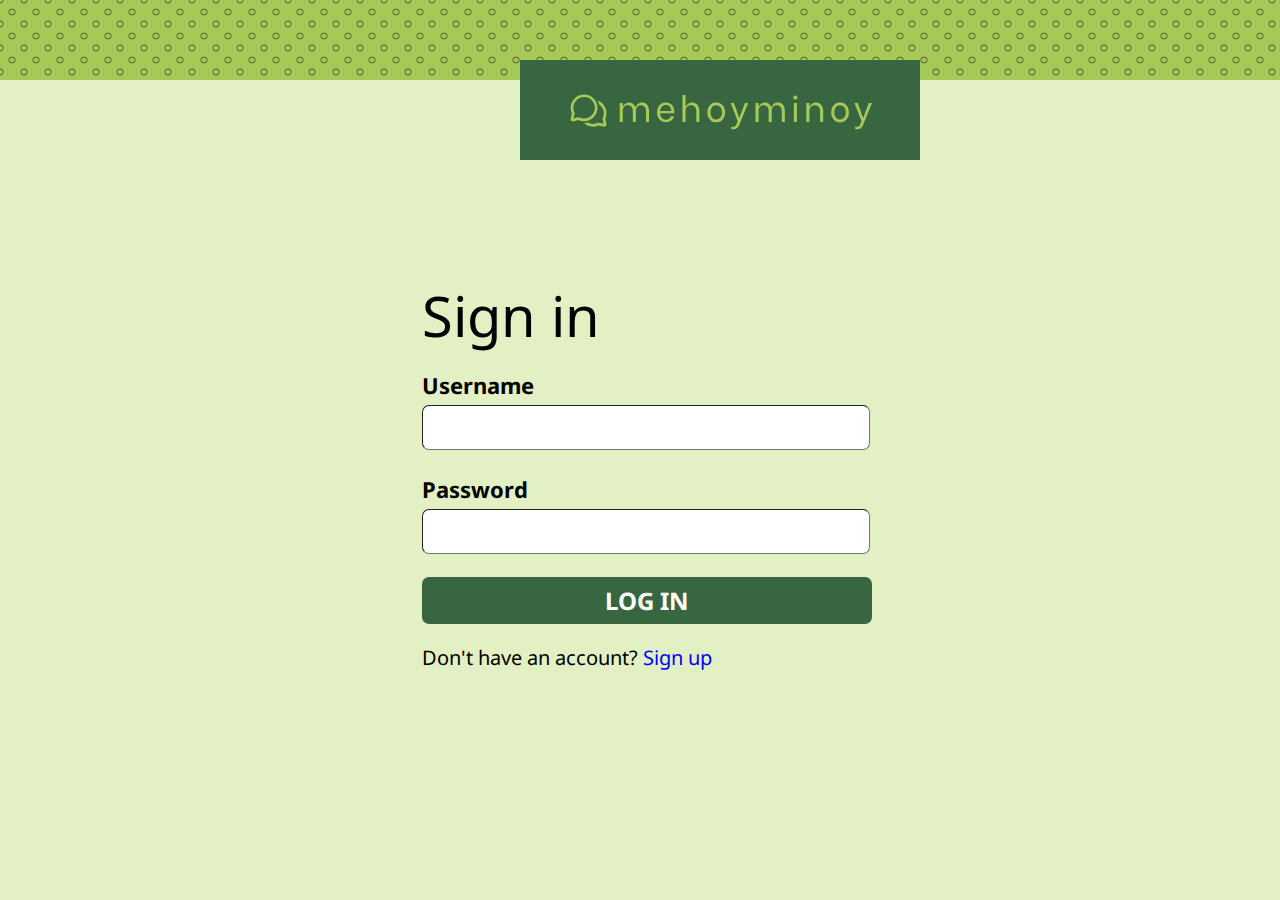
==== index.html @ bf54a581 "Intialized homepage" ====
<!DOCTYPE html>
<html lang="en">
  <head>
    <meta charset="UTF-8">
    <meta name="viewport" content="width=device-width, initial-scale=1.0">
    <meta http-equiv="X-UA-Compatible" content="ie=edge">
    <title>HTML 5 Boilerplate</title>
    <link rel="stylesheet" href="./css/style.css">
    <!-- Fonts -->
    <link rel="preconnect" href="https://fonts.googleapis.com">
    <link rel="preconnect" href="https://fonts.gstatic.com" crossorigin>
    <link href="https://fonts.googleapis.com/css2?family=Noto+Sans:wght@400;700&display=swap" rel="stylesheet">
  </head>
  <body>
      <div class="header">
        <img class="header-image" src="images/Rectangle.svg"></img>
        <img class="header-logo" src="images/MediumLogo.svg"></img>
      </div>

      <div class="sign-in-container">
          <div class="sign-in-subcontainer">
            <div class="sign-in">
                <p class="sign-in-text">Sign in</p>
                <p class="user-pass-text">Username</p>
                <input type="text" class="user-pass-input">
                <p class="user-pass-text">Password</p>
                <input type="text" class="user-pass-input">

                <button type="submit" class="login-button">LOG IN</button>
                <p class="signup-prompt">Don't have an account? <a class="signup-prompt-butt" href="pages/signup.html">Sign up</button></p>
            </div>
          </div>
      </div>
  </body>
</html>
---- css/style.css ----
body {
    background-color: #E3F0C3;
}

.header-image {
    position: absolute;
    width: 1440px;
    height: 80px;
    left: 0px;
    top: 0px;
}

.header-logo {
    position: absolute;
    left: 520px;
    top: 60px;
}

.sign-in-container {
    position: relative;
    height: 375px;
    width: 100%;
    top: 269px;
    display: flex;
    justify-content: center;
}

.sign-in-subcontainer {
    width: 437px;
    height: 100%;
}

.sign-in {
    position: absolute;
    height: 100%;
    width: 437px;
    font-family: 'Noto Sans', sans-serif;
    text-align: left;
}

.sign-in-text {
    font-weight: 400;
    font-size: 56px;
    line-height: 76px;
    margin-top: 0px;
    margin-bottom: 17px;
}

.user-pass-text {
    font-weight: bold;
    font-size: 22px;
    line-height: 30px;
    margin-top: 4px;
    margin-bottom: 5px;
}

.user-pass-input {
    width: 100%;
    height: 41px;
    font-size: 22px;
    border-radius: 7px;
    padding-left: 7px;
    margin-bottom: 20px;
    border-width: 1px;
}

.login-button {
    width: 450px;
    height: 47px;
    margin-top: 3px;
    background-color: #386641;
    border-radius: 7px;
    border-width: 0px;
    font-family: 'Noto Sans', sans-serif;
    font-weight: bold;
    font-size: 24px;
    color: white;
}

.signup-prompt {
    font-weight: 400;
    font-size: 20px;
    line-height: 27px;
}

.signup-prompt-butt {
    text-decoration: none;
    font-weight: 400;
    font-size: 20px;
    line-height: 27px;
    color: blue;
}
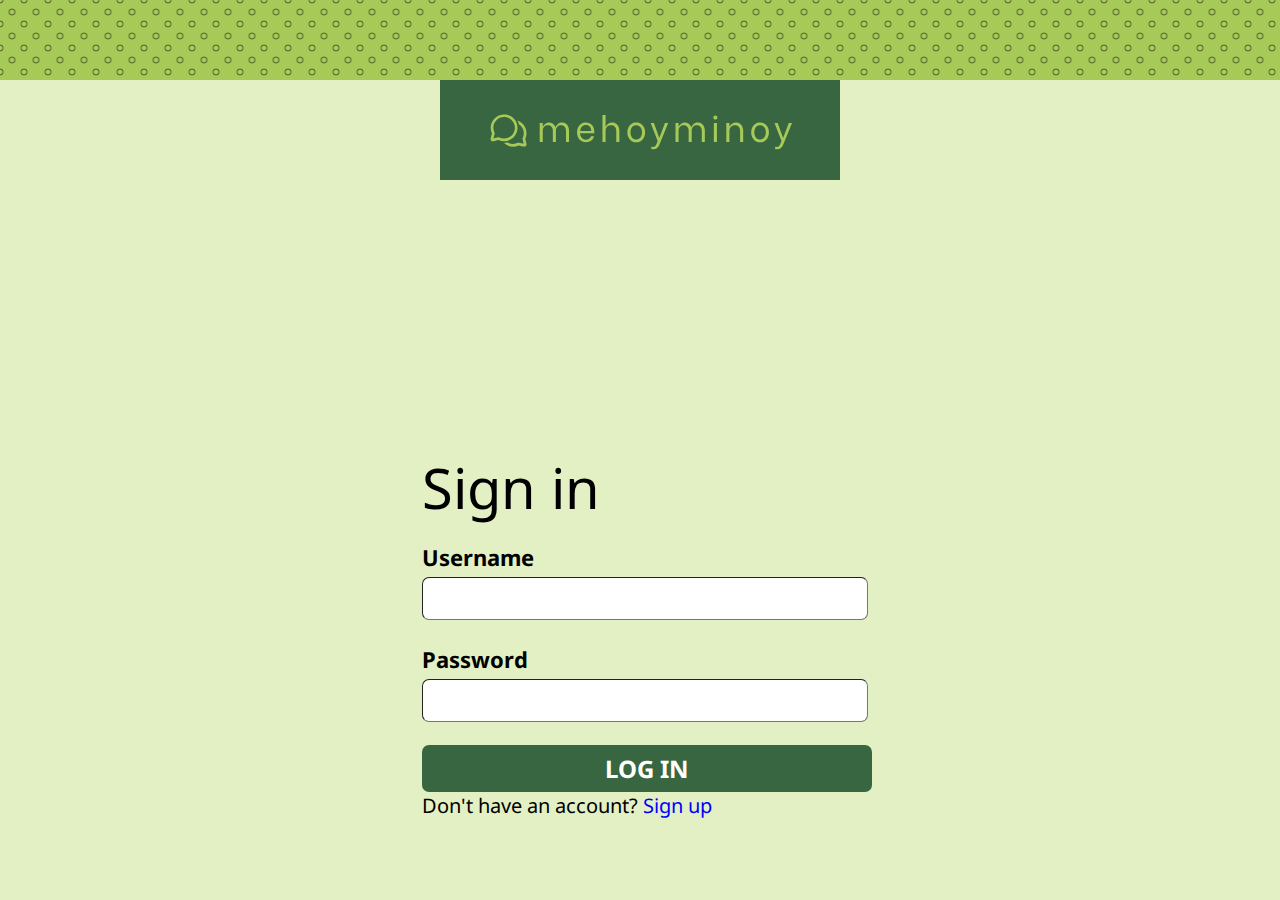
==== commit 8f32a209: "Made the logo automatically center on the page when the browser window is resized" ====
--- a/index.html
+++ b/index.html
@@ -10,11 +10,26 @@
     <link rel="preconnect" href="https://fonts.googleapis.com">
     <link rel="preconnect" href="https://fonts.gstatic.com" crossorigin>
     <link href="https://fonts.googleapis.com/css2?family=Noto+Sans:wght@400;700&display=swap" rel="stylesheet">
+    <style>
+      * {
+          margin: 0;
+          padding: 0;
+      }
+      .imgbox {
+          display: grid;
+          height: 100%;
+      }
+      .center-fit {
+          max-width: 1000%;
+          max-height: 100vh;
+          margin: auto;
+      }
+  </style>
   </head>
   <body>
-      <div class="header">
-        <img class="header-image" src="images/Rectangle.svg"></img>
-        <img class="header-logo" src="images/MediumLogo.svg"></img>
+      <div class="imgbox">
+        <img class="center-fit" src="images/Rectangle.svg"></img>
+        <img class="center-fit" src="images/MediumLogo.svg"></img>
       </div>
 
       <div class="sign-in-container">
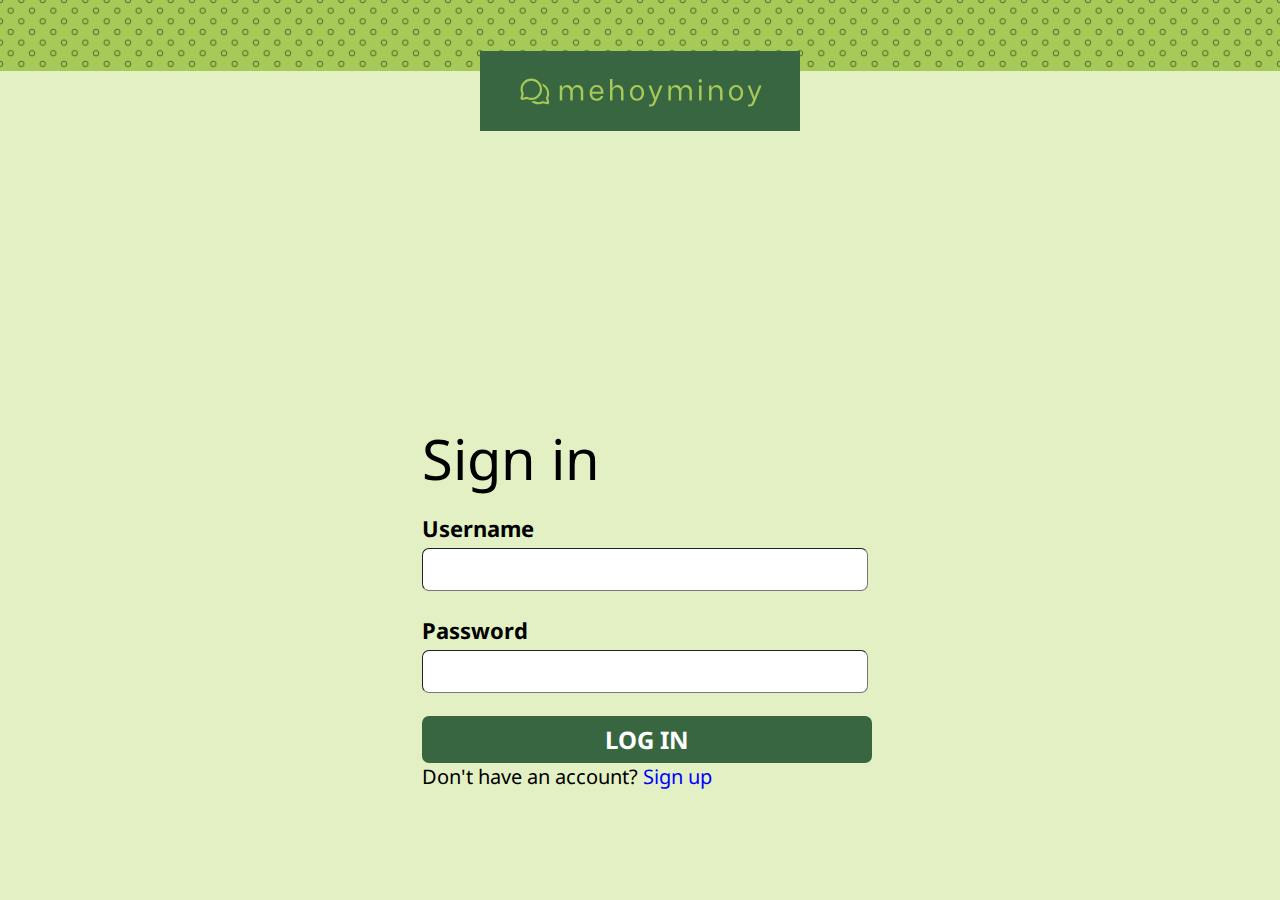
==== commit b3ab2994: "edited top banner of signin page" ====
--- a/index.html
+++ b/index.html
@@ -10,26 +10,12 @@
     <link rel="preconnect" href="https://fonts.googleapis.com">
     <link rel="preconnect" href="https://fonts.gstatic.com" crossorigin>
     <link href="https://fonts.googleapis.com/css2?family=Noto+Sans:wght@400;700&display=swap" rel="stylesheet">
-    <style>
-      * {
-          margin: 0;
-          padding: 0;
-      }
-      .imgbox {
-          display: grid;
-          height: 100%;
-      }
-      .center-fit {
-          max-width: 1000%;
-          max-height: 100vh;
-          margin: auto;
-      }
-  </style>
   </head>
+
   <body>
       <div class="imgbox">
-        <img class="center-fit" src="images/Rectangle.svg"></img>
-        <img class="center-fit" src="images/MediumLogo.svg"></img>
+        <img class="background" src="images/Rectangle.svg"></img>
+        <img class="header-logo" src="images/MediumLogo.svg"></img>
       </div>
 
       <div class="sign-in-container">
--- a/css/style.css
+++ b/css/style.css
@@ -11,9 +11,12 @@
 }
 
 .header-logo {
-    position: absolute;
-    left: 520px;
-    top: 60px;
+    max-width: 100%;
+    max-height: 100%;
+    margin-top: -20px;
+    margin-left: auto;
+    margin-right: auto;
+    margin-bottom: auto;
 }
 
 .sign-in-container {
@@ -89,4 +92,19 @@
     font-size: 20px;
     line-height: 27px;
     color: blue;
+}
+
+* {
+    margin: 0;
+    padding: 0;
+}
+.imgbox {
+    display: grid;
+    height: 100%;
+}
+
+.background {
+  background-image: url(images/Rectangle.svg);
+  background-repeat: repeat-x;
+  width: 100%
 }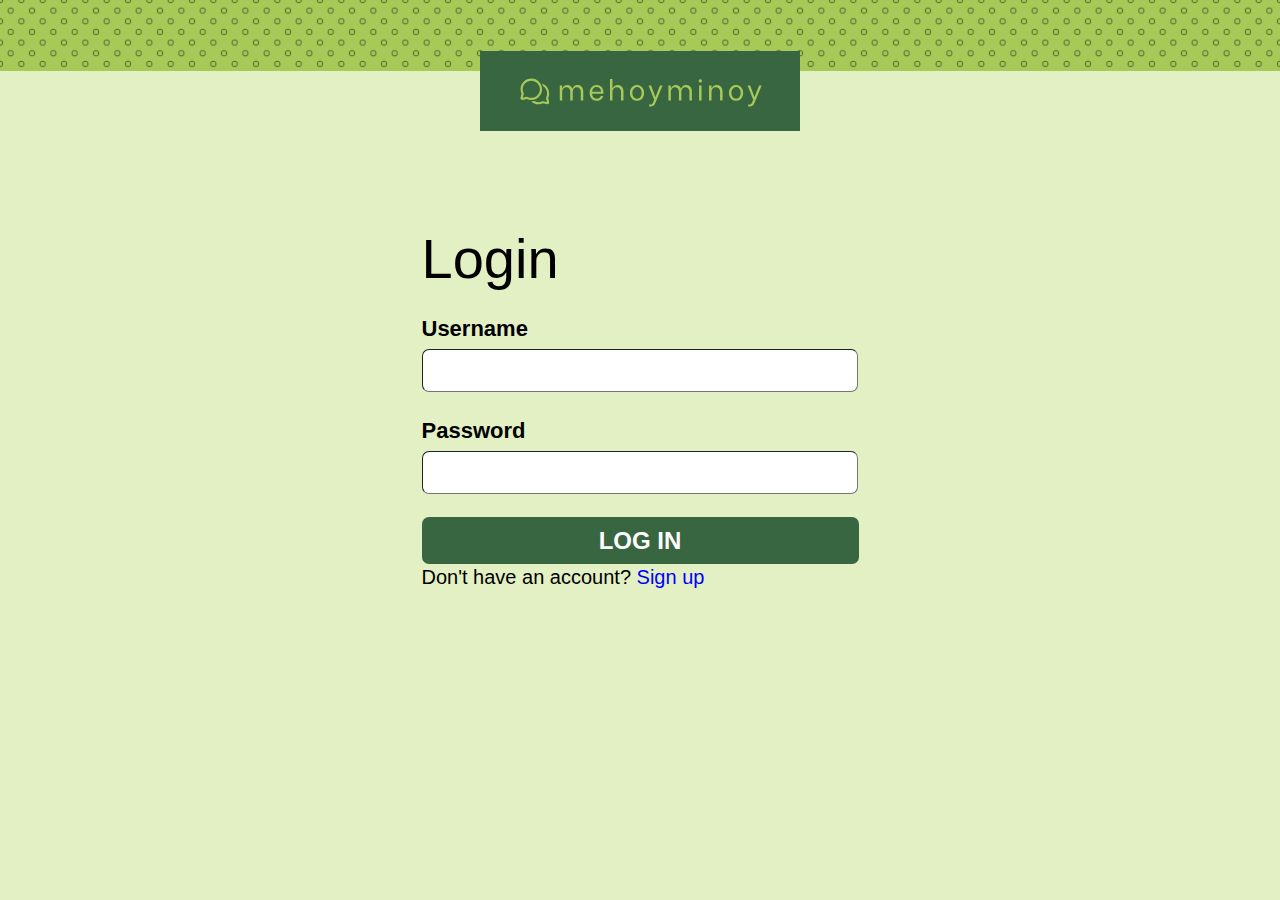
==== commit 8fc39b08: "updated the login and signup buttons to change color when hovered over and created a new index.html " ====
--- a/index.html
+++ b/index.html
@@ -1,36 +1,12 @@
-<!DOCTYPE html>
-<html lang="en">
-  <head>
-    <meta charset="UTF-8">
-    <meta name="viewport" content="width=device-width, initial-scale=1.0">
-    <meta http-equiv="X-UA-Compatible" content="ie=edge">
-    <title>HTML 5 Boilerplate</title>
-    <link rel="stylesheet" href="./css/style.css">
-    <!-- Fonts -->
-    <link rel="preconnect" href="https://fonts.googleapis.com">
-    <link rel="preconnect" href="https://fonts.gstatic.com" crossorigin>
-    <link href="https://fonts.googleapis.com/css2?family=Noto+Sans:wght@400;700&display=swap" rel="stylesheet">
-  </head>
-
-  <body>
-      <div class="imgbox">
-        <img class="background" src="images/Rectangle.svg"></img>
-        <img class="header-logo" src="images/MediumLogo.svg"></img>
-      </div>
-
-      <div class="sign-in-container">
-          <div class="sign-in-subcontainer">
-            <div class="sign-in">
-                <p class="sign-in-text">Sign in</p>
-                <p class="user-pass-text">Username</p>
-                <input type="text" class="user-pass-input">
-                <p class="user-pass-text">Password</p>
-                <input type="text" class="user-pass-input">
-
-                <button type="submit" class="login-button">LOG IN</button>
-                <p class="signup-prompt">Don't have an account? <a class="signup-prompt-butt" href="pages/signup.html">Sign up</button></p>
-            </div>
-          </div>
-      </div>
-  </body>
-</html>+<html>
+<head>
+	<title>Mehoy Minoy</title>
+	<script type="text/javascript" src="js/md5.js"></script>
+	<script type="text/javascript" src="js/code.js"></script>
+    <link href="css/styles.css" rel="stylesheet">	
+    <link href="https://fonts.googleapis.com/css?family=Ubuntu" rel="stylesheet">
+	<meta http-equiv="refresh" content="0; URL=pages/login.html" />
+</head>
+<body>
+</body>
+</html>
